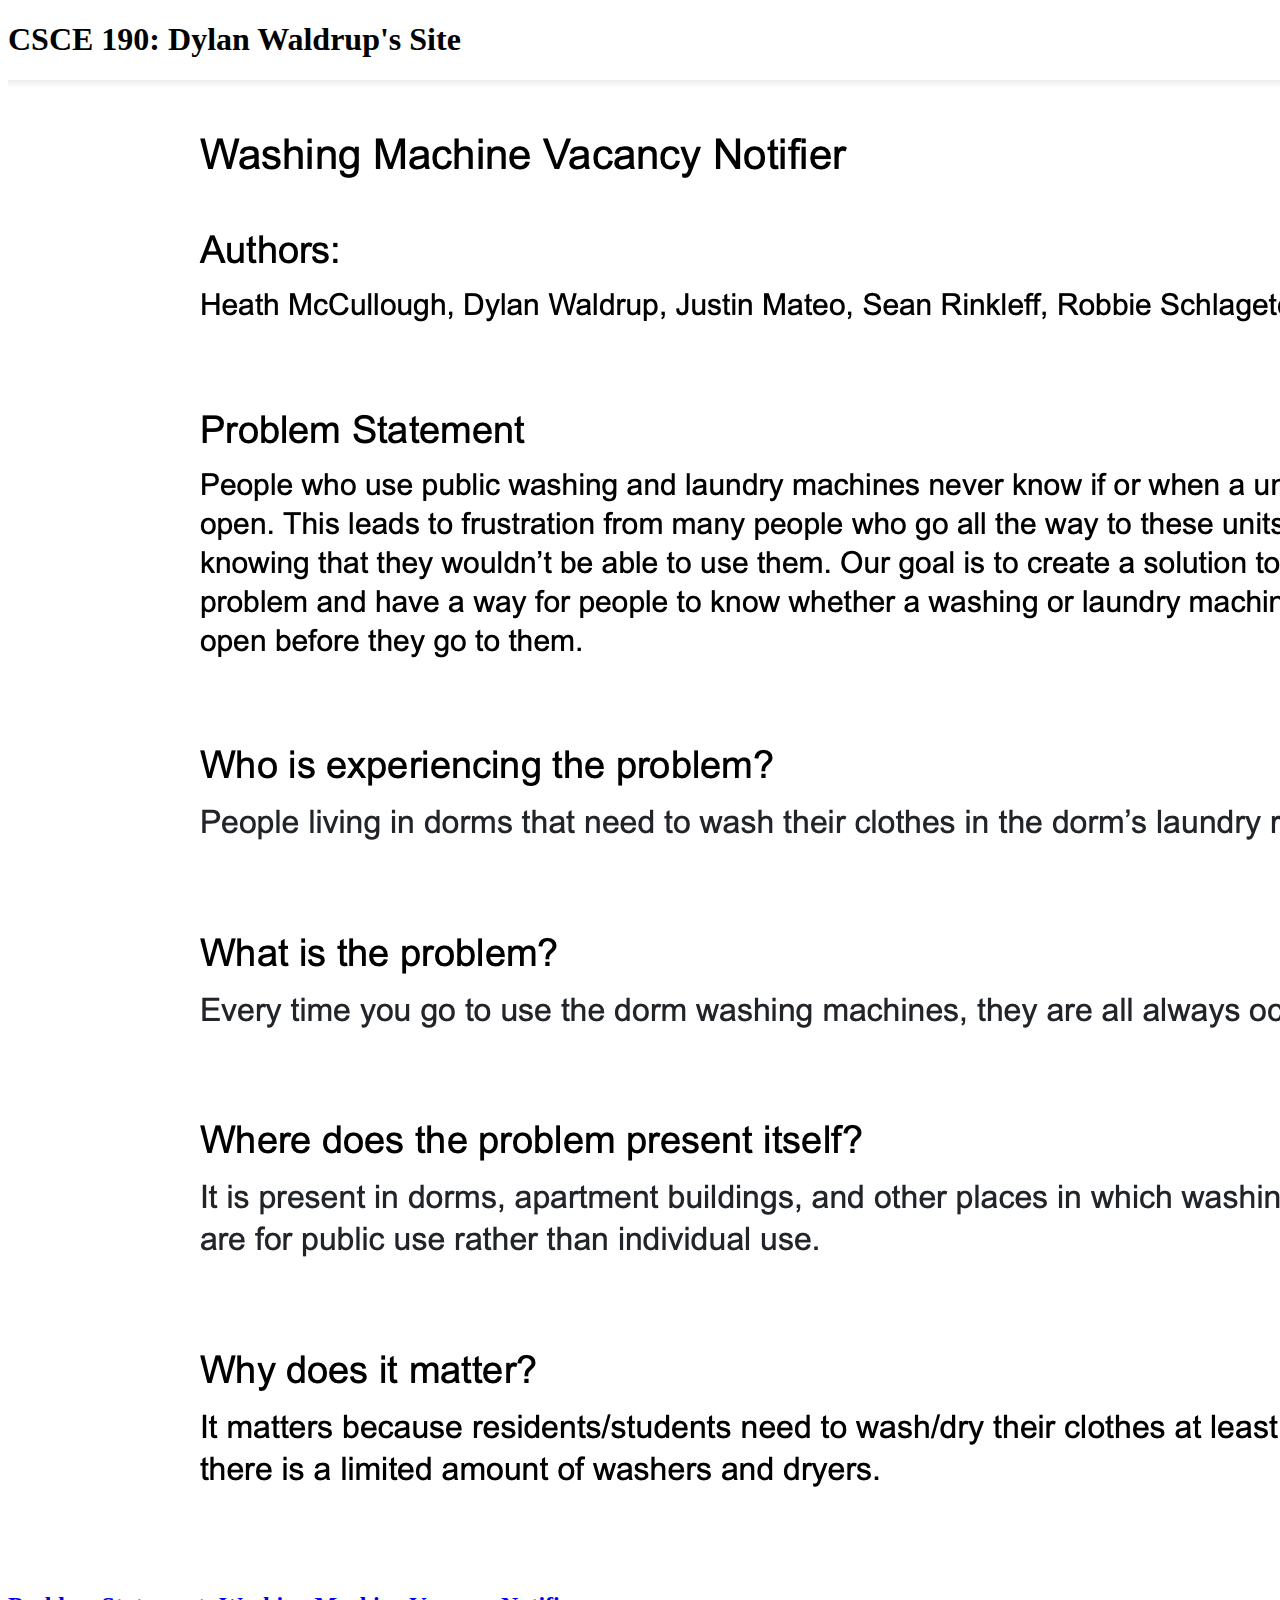
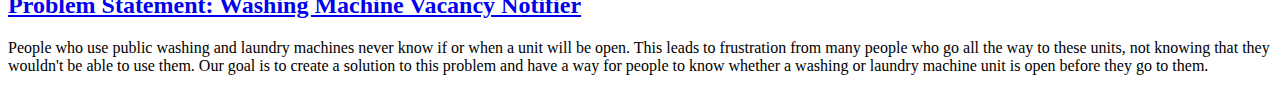
==== index.html @ 8f4ea1a4 "Add files via upload" ====
<!DOCTYPE html>
<html>
    <head>
        <title>CSCE 190: Dylan Waldrup</title>
    </head>
    <body>
        <h1>CSCE 190: Dylan Waldrup's Site</h1>

        <section class="assignment">
            <a href="files/Problem Statement Group - CSCE190.pdf"><img src="images/problem-statement.png"></a>
            <section class="ass-details">
                <a href="files/Problem Statement Group - CSCE190.pdf"><h2>Problem Statement: Washing Machine Vacancy Notifier</h2></a>
                <p>People who use public washing and laundry machines never 
                know if or when a unit will be open. This leads to frustration 
                from many people who go all the way to these units, not knowing 
                that they wouldn't be able to use them. Our goal is to create a solution 
                to this problem and have a way for people to know whether a washing or 
                laundry machine unit is open before they go to them.
                </p>
            </section>
        </section>
    </body>
</html>
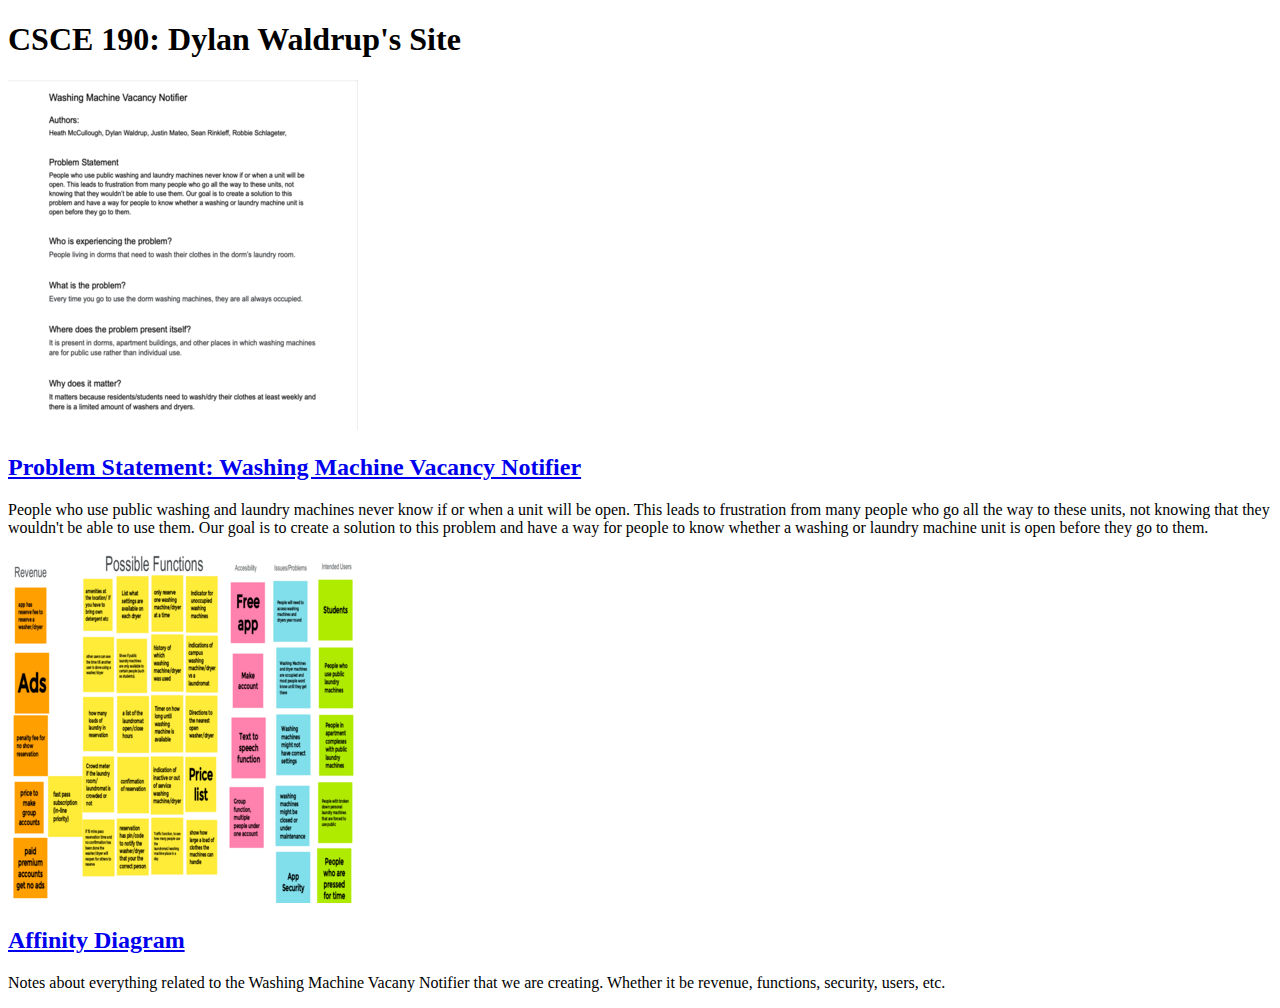
==== commit 75a26383: "Add files via upload" ====
--- a/index.html
+++ b/index.html
@@ -5,7 +5,8 @@
     </head>
     <body>
         <h1>CSCE 190: Dylan Waldrup's Site</h1>
-
+        
+        <!-- Problem Statement Assignment-->
         <section class="assignment">
             <a href="files/Problem Statement Group - CSCE190.pdf"><img src="images/problem-statement.png"></a>
             <section class="ass-details">
@@ -19,5 +20,18 @@
                 </p>
             </section>
         </section>
+        <!-- Affinity Diagram Assignment-->
+        <section class="assignment">
+            <a href="files/affinity-d.pdf"><img src="images/affinity-diagram.png"></a>
+            <section class="ass-details">
+                <a href="files/affinity-d.pdf"><h2>Affinity Diagram</h2></a>
+                <p>
+                    Notes about everything related to the Washing Machine Vacany Notifier that we are creating. 
+                    Whether it be revenue, functions, security, users, etc. 
+                </p>
+            </section>
+        </section>
+
+
     </body>
 </html>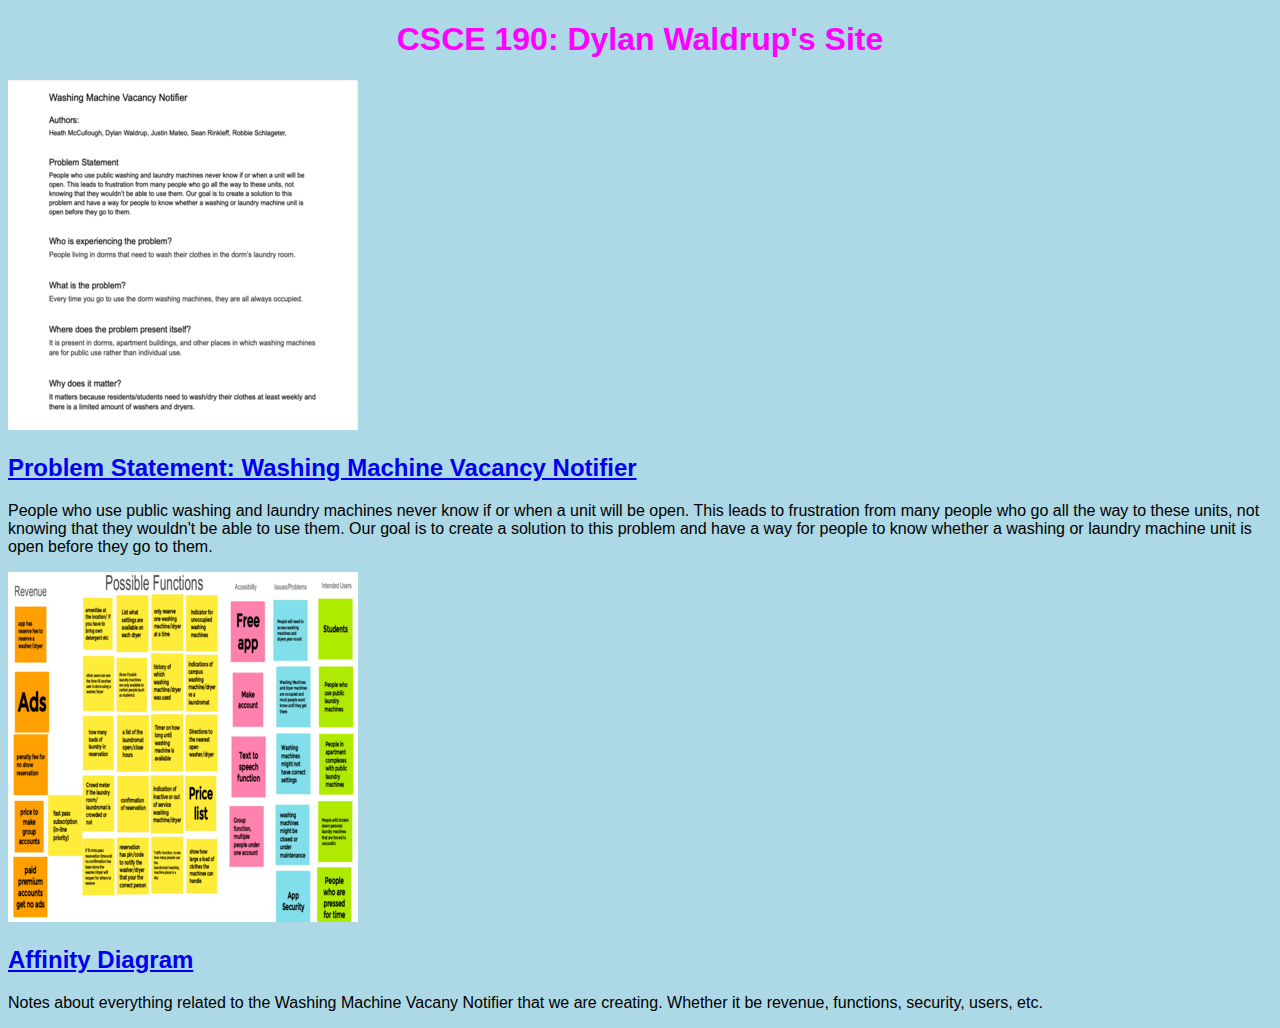
==== commit 3783aaa8: "Add files via upload" ====
--- a/index.html
+++ b/index.html
@@ -2,6 +2,7 @@
 <html>
     <head>
         <title>CSCE 190: Dylan Waldrup</title>
+        <link rel="stylesheet" href="styles.css">
     </head>
     <body>
         <h1>CSCE 190: Dylan Waldrup's Site</h1>
--- a/styles.css
+++ b/styles.css
@@ -0,0 +1,9 @@
+body {
+    background: lightblue;
+    font-family: Arial, Helvetica, sans-serif;
+}
+
+h1 {
+    color: fuchsia;
+    text-align: center;
+}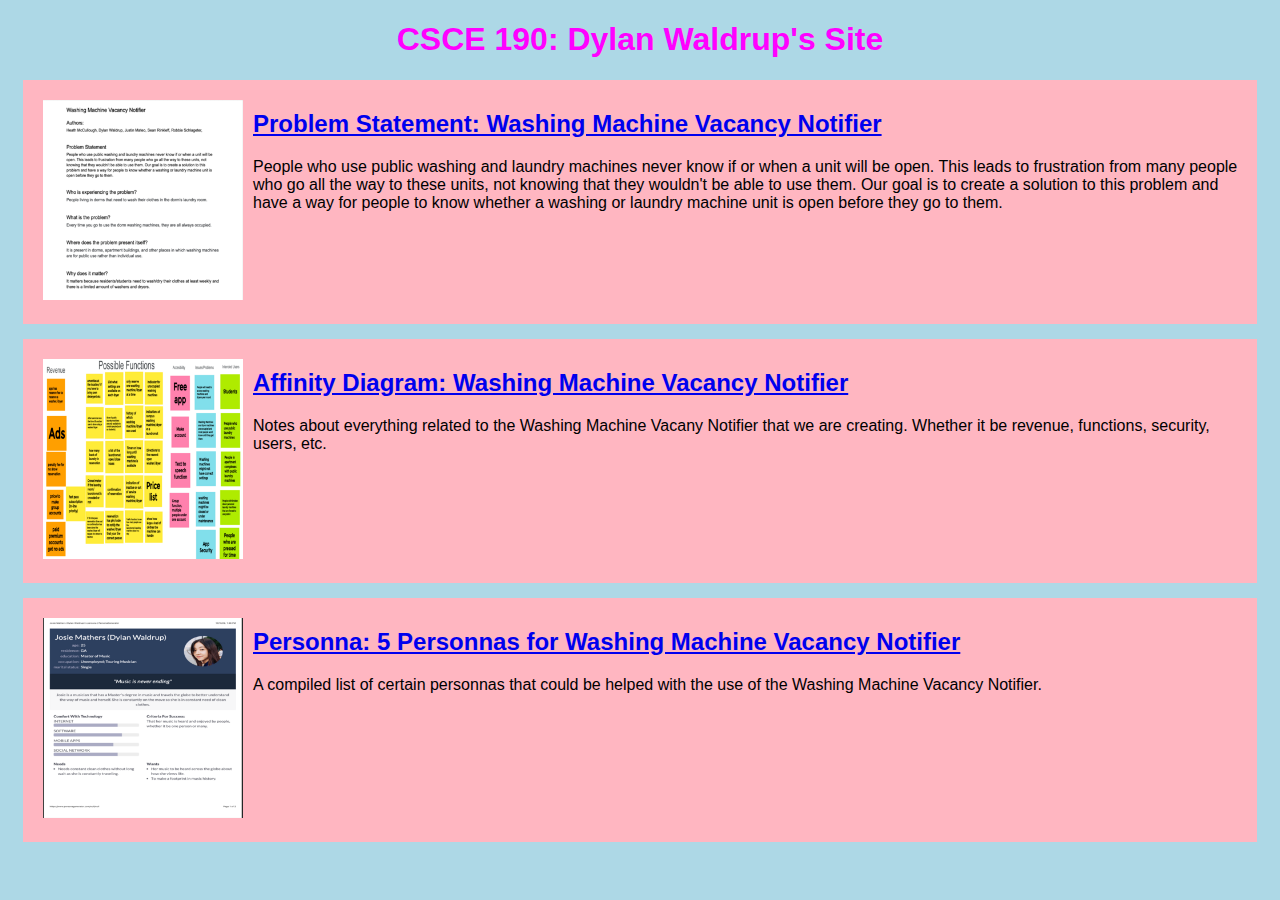
==== commit 002d68a2: "Add files via upload" ====
--- a/index.html
+++ b/index.html
@@ -25,7 +25,7 @@
         <section class="assignment">
             <a href="files/affinity-d.pdf"><img src="images/affinity-diagram.png"></a>
             <section class="ass-details">
-                <a href="files/affinity-d.pdf"><h2>Affinity Diagram</h2></a>
+                <a href="files/affinity-d.pdf"><h2>Affinity Diagram: Washing Machine Vacancy Notifier</h2></a>
                 <p>
                     Notes about everything related to the Washing Machine Vacany Notifier that we are creating. 
                     Whether it be revenue, functions, security, users, etc. 
@@ -33,6 +33,17 @@
             </section>
         </section>
 
+        <!-- Personna Assignment-->
+        <section class="assignment">
+            <a href="files/personnas.pdf"><img src="images/personnas-image.png"></a>
+            <section class="ass-details">
+                <a href="files/personnas.pdf"><h2>Personna: 5 Personnas for Washing Machine Vacancy Notifier</h2></a>
+                <p>
+                    A compiled list of certain personnas that could be helped with the use of the Washing Machine Vacancy Notifier.
+                </p>
+            </section>
+        </section>
+
 
     </body>
 </html>--- a/styles.css
+++ b/styles.css
@@ -1,6 +1,19 @@
 body {
     background: lightblue;
     font-family: Arial, Helvetica, sans-serif;
+}
+
+.assignment {
+    display: flex;
+    padding: 10px;
+    margin: 15px;
+    background: lightpink;
+
+}
+
+.assignment img {
+    width: 200px;
+    padding: 10px;
 }
 
 h1 {
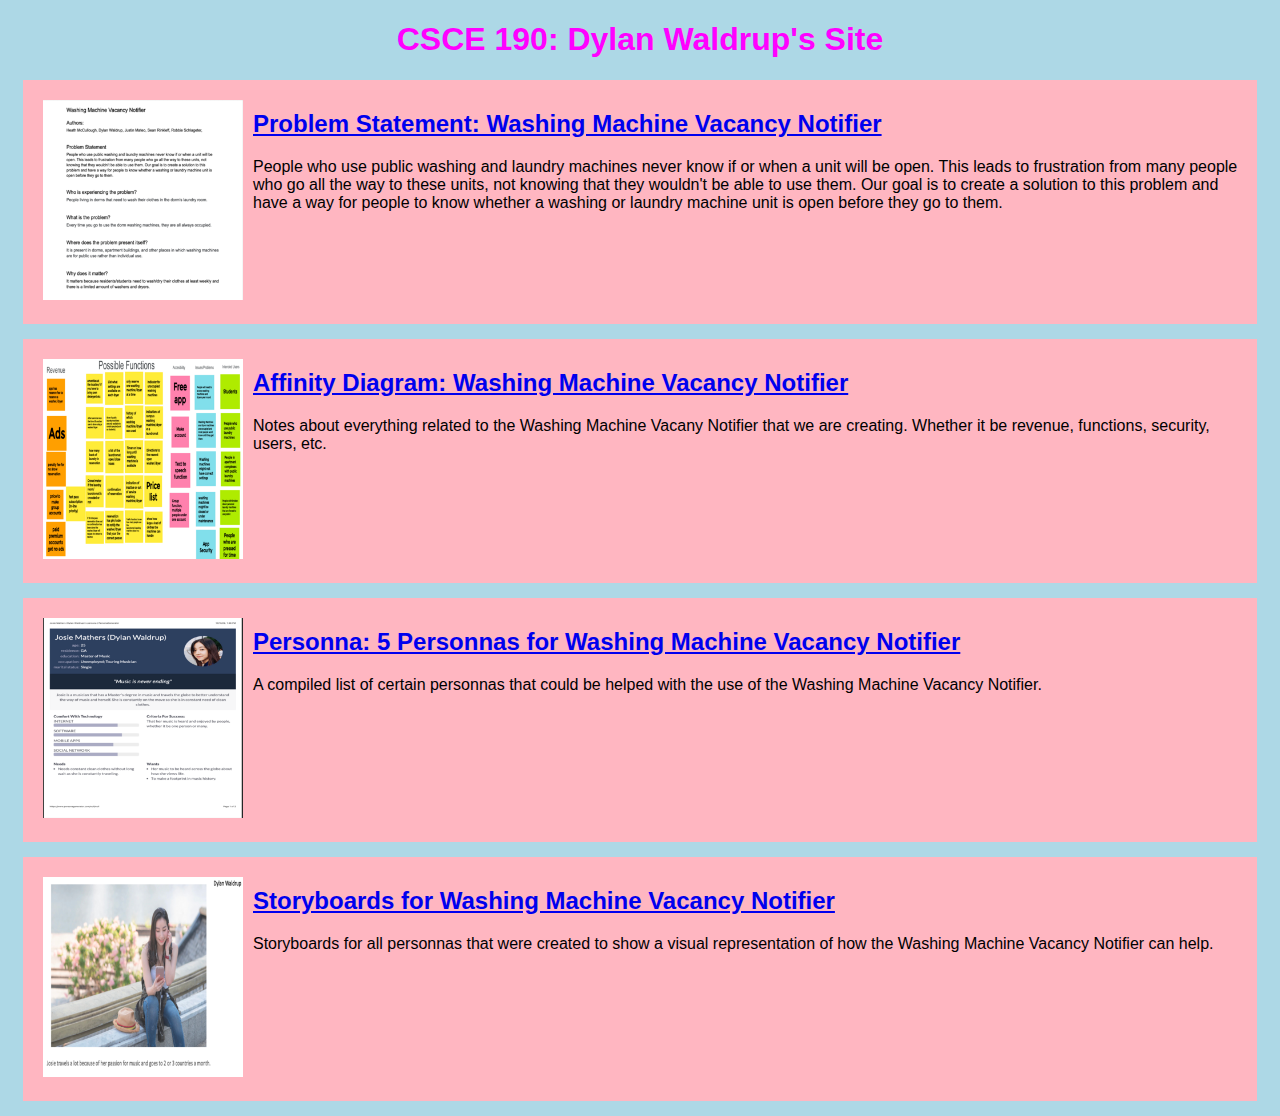
==== commit 7e3ad623: "Add files via upload" ====
--- a/index.html
+++ b/index.html
@@ -44,6 +44,16 @@
             </section>
         </section>
 
+        <!-- Storyboard Assignment-->
+        <section class="assignment">
+            <a href="files/StoryboardsCSCE190.pdf"><img src="images/storyboard-image.png"></a>
+            <section class="ass-details">
+                <a href="files/StoryboardsCSCE190.pdf"><h2>Storyboards for Washing Machine Vacancy Notifier</h2></a>
+                <p>
+                    Storyboards for all personnas that were created to show a visual representation of how the Washing Machine Vacancy Notifier can help.
+                </p>
+            </section>
+        </section>
 
     </body>
 </html>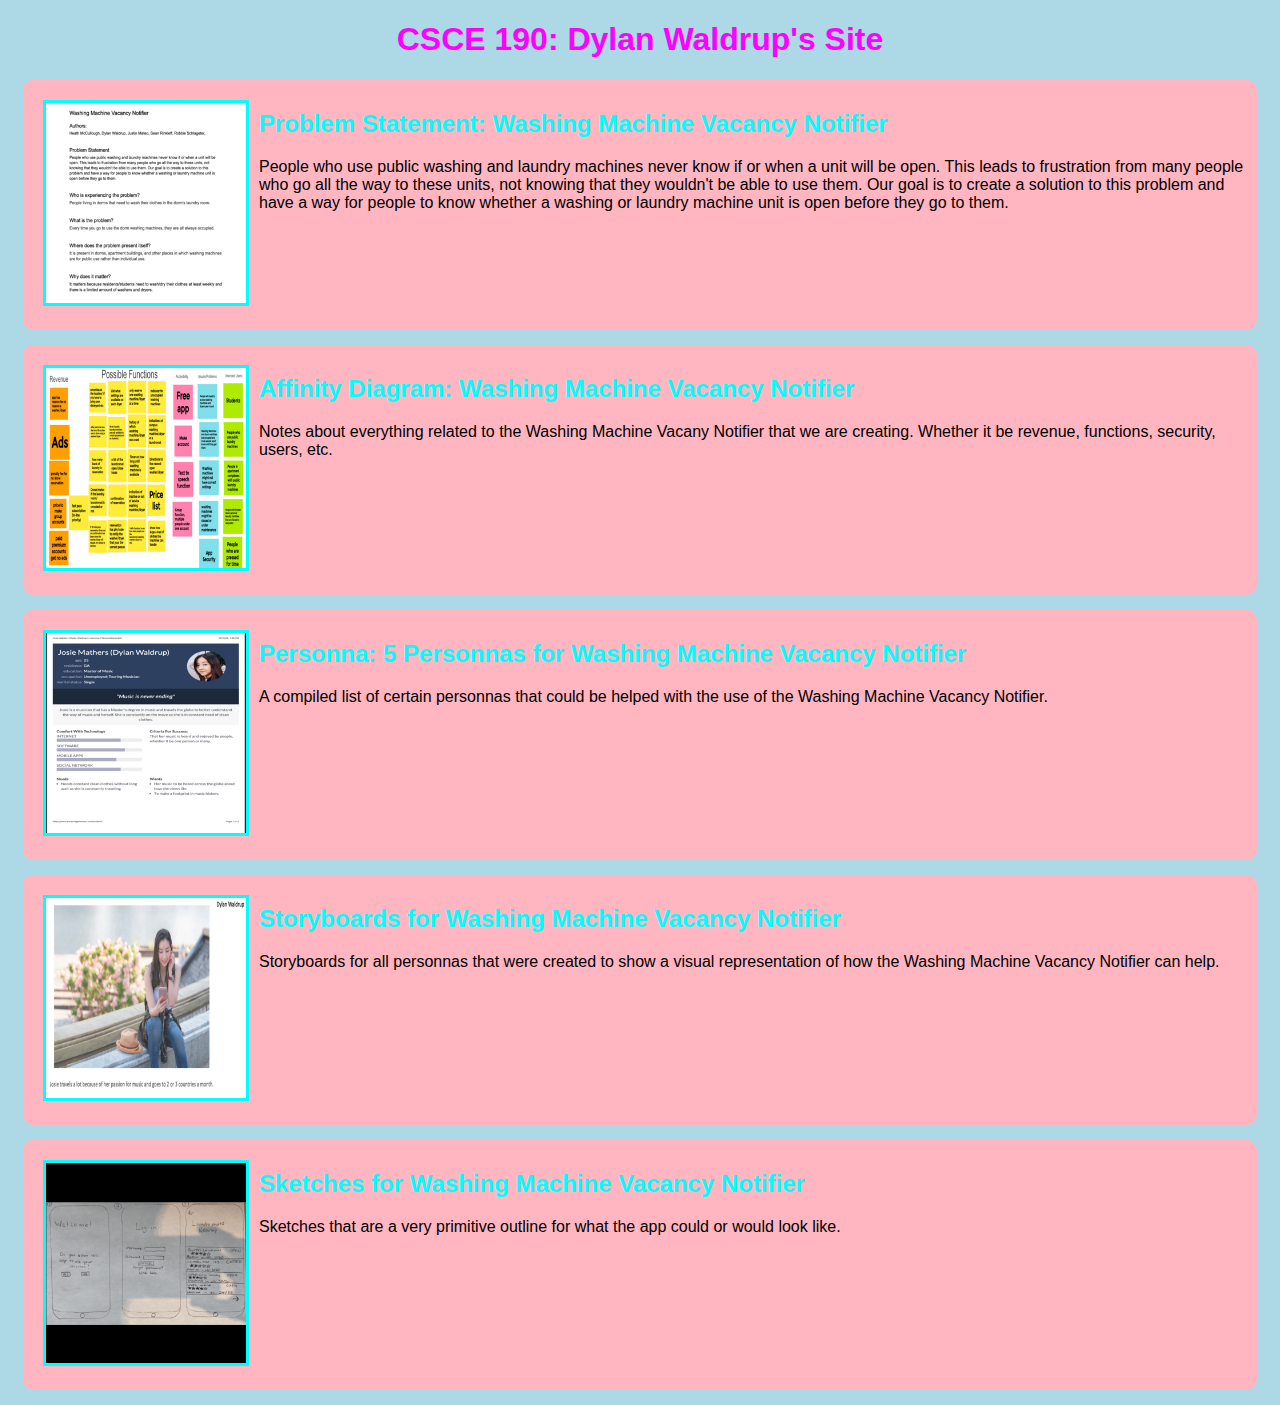
==== commit bacc2682: "Add files via upload" ====
--- a/index.html
+++ b/index.html
@@ -55,5 +55,16 @@
             </section>
         </section>
 
+        <!-- Sketches Assignment-->
+        <section class="assignment">
+            <a href="files/sketches.pdf"><img src="images/sketches-image.png"></a>
+            <section class="ass-details">
+                <a href="files/sketches.pdf"><h2>Sketches for Washing Machine Vacancy Notifier</h2></a>
+                <p>
+                    Sketches that are a very primitive outline for what the app could or would look like. 
+                </p>
+            </section>
+        </section>
+
     </body>
 </html>--- a/styles.css
+++ b/styles.css
@@ -8,15 +8,30 @@
     padding: 10px;
     margin: 15px;
     background: lightpink;
+    border-radius: 10px;
 
 }
 
 .assignment img {
     width: 200px;
-    padding: 10px;
+    margin: 10px;
+    border: 3px solid #00FFFF
+}
+
+.assignment img:hover {
+    border: 3px solid blueviolet
 }
 
 h1 {
     color: fuchsia;
     text-align: center;
+}
+
+a  {
+    text-decoration: none;
+    color: #00FFFF;
+}
+
+a:hover {
+    color: blueviolet;
 }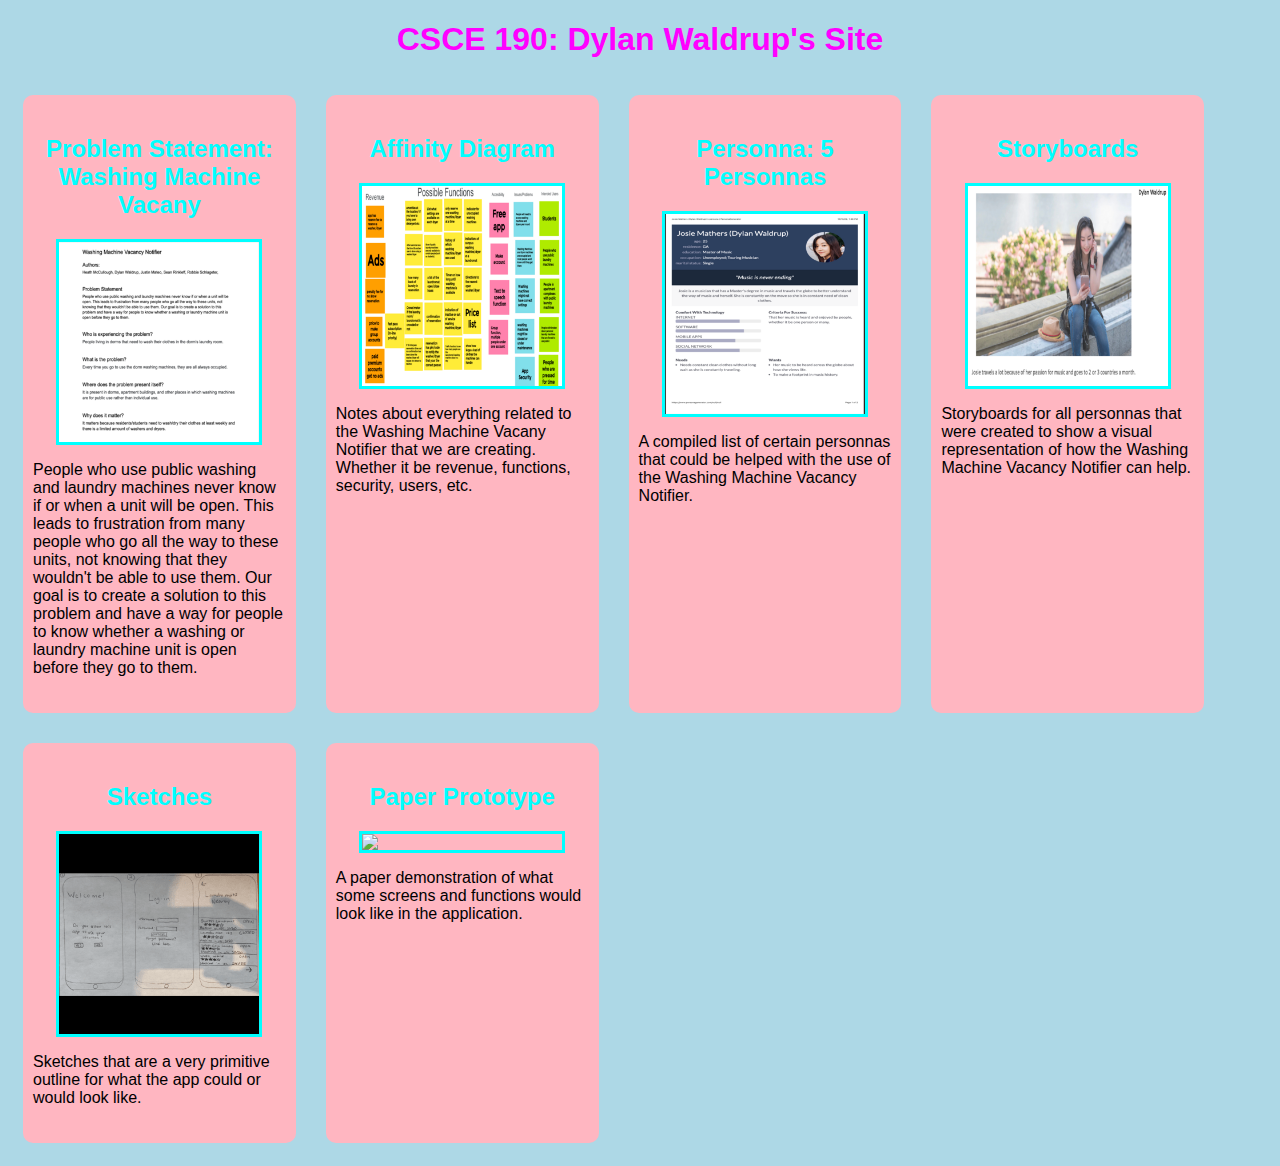
==== commit 0687faa3: "Add files via upload" ====
--- a/index.html
+++ b/index.html
@@ -4,67 +4,86 @@
         <title>CSCE 190: Dylan Waldrup</title>
         <link rel="stylesheet" href="styles.css">
     </head>
+
+
     <body>
         <h1>CSCE 190: Dylan Waldrup's Site</h1>
         
-        <!-- Problem Statement Assignment-->
-        <section class="assignment">
-            <a href="files/Problem Statement Group - CSCE190.pdf"><img src="images/problem-statement.png"></a>
-            <section class="ass-details">
-                <a href="files/Problem Statement Group - CSCE190.pdf"><h2>Problem Statement: Washing Machine Vacancy Notifier</h2></a>
+
+        <div class="assignments">
+
+            <!-- Problem Statement Assignment-->
+            <section class="assignment">
+
+                <a href="files/Problem Statement Group - CSCE190.pdf">
+                    <h2>Problem Statement: Washing Machine Vacany</h2>
+                </a>
+                <a href="files/Problem Statement Group - CSCE190.pdf"><img src="images/problem-statement.png"></a>   
                 <p>People who use public washing and laundry machines never 
-                know if or when a unit will be open. This leads to frustration 
-                from many people who go all the way to these units, not knowing 
-                that they wouldn't be able to use them. Our goal is to create a solution 
-                to this problem and have a way for people to know whether a washing or 
-                laundry machine unit is open before they go to them.
+                    know if or when a unit will be open. This leads to frustration 
+                    from many people who go all the way to these units, not knowing 
+                    that they wouldn't be able to use them. Our goal is to create a solution 
+                    to this problem and have a way for people to know whether a washing or 
+                    laundry machine unit is open before they go to them.
                 </p>
             </section>
-        </section>
-        <!-- Affinity Diagram Assignment-->
-        <section class="assignment">
-            <a href="files/affinity-d.pdf"><img src="images/affinity-diagram.png"></a>
-            <section class="ass-details">
-                <a href="files/affinity-d.pdf"><h2>Affinity Diagram: Washing Machine Vacancy Notifier</h2></a>
+
+            <!-- Affinity Diagram Assignment-->
+            <section class="assignment">
+                
+                <a href="files/affinity-d.pdf"><h2>Affinity Diagram</h2>
+                </a>
+                <a href="files/affinity-d.pdf"><img src="images/affinity-diagram.png"></a>  
                 <p>
                     Notes about everything related to the Washing Machine Vacany Notifier that we are creating. 
                     Whether it be revenue, functions, security, users, etc. 
                 </p>
             </section>
-        </section>
 
-        <!-- Personna Assignment-->
-        <section class="assignment">
-            <a href="files/personnas.pdf"><img src="images/personnas-image.png"></a>
-            <section class="ass-details">
-                <a href="files/personnas.pdf"><h2>Personna: 5 Personnas for Washing Machine Vacancy Notifier</h2></a>
+            <!-- Personna Assignment-->
+            <section class="assignment">
+                <a href="files/personnas.pdf"><h2>Personna: 5 Personnas</h2>
+                </a>
+                <a href="files/personnas.pdf"><img src="images/personnas-image.png"></a>
                 <p>
                     A compiled list of certain personnas that could be helped with the use of the Washing Machine Vacancy Notifier.
-                </p>
+                </p> 
             </section>
-        </section>
 
-        <!-- Storyboard Assignment-->
-        <section class="assignment">
-            <a href="files/StoryboardsCSCE190.pdf"><img src="images/storyboard-image.png"></a>
-            <section class="ass-details">
-                <a href="files/StoryboardsCSCE190.pdf"><h2>Storyboards for Washing Machine Vacancy Notifier</h2></a>
+            <!-- Storyboard Assignment-->
+            <section class="assignment">
+                
+                <a href="files/StoryboardsCSCE190.pdf"><h2>Storyboards</h2>
+                </a>
+                <a href="files/StoryboardsCSCE190.pdf"><img src="images/storyboard-image.png"></a>       
                 <p>
                     Storyboards for all personnas that were created to show a visual representation of how the Washing Machine Vacancy Notifier can help.
                 </p>
             </section>
-        </section>
 
-        <!-- Sketches Assignment-->
-        <section class="assignment">
-            <a href="files/sketches.pdf"><img src="images/sketches-image.png"></a>
-            <section class="ass-details">
-                <a href="files/sketches.pdf"><h2>Sketches for Washing Machine Vacancy Notifier</h2></a>
+            <!-- Sketches Assignment-->
+            <section class="assignment">
+                
+                <a href="files/sketches.pdf"><h2>Sketches</h2>
+                </a>
+                <a href="files/sketches.pdf"><img src="images/sketches-image.png"></a> 
                 <p>
                     Sketches that are a very primitive outline for what the app could or would look like. 
                 </p>
             </section>
-        </section>
+
+            <!-- Paper Prototype Assignment-->
+            <section class="assignment">
+
+                <a href="https://www.youtube.com/watch?v=ZtO-euj_Fqs"><h2>Paper Prototype</h2>
+                </a>
+                <a href="https://www.youtube.com/watch?v=ZtO-euj_Fqs"><img src="images/paper-prototype.png"></a>
+                <p>
+                    A paper demonstration of what some screens and functions would look like in the application.
+                </p>
+            </section>
+
+        </div>
 
     </body>
 </html>--- a/styles.css
+++ b/styles.css
@@ -3,9 +3,15 @@
     font-family: Arial, Helvetica, sans-serif;
 }
 
+.assignments {
+    display: flex;
+    flex-wrap: wrap;
+}
+
+
 .assignment {
-    display: flex;
-    padding: 10px;
+    width: 20%;
+    padding: 20px 10px;
     margin: 15px;
     background: lightpink;
     border-radius: 10px;
@@ -15,7 +21,10 @@
 .assignment img {
     width: 200px;
     margin: 10px;
-    border: 3px solid #00FFFF
+    border: 3px solid #00FFFF;
+    display:block;  
+    margin:auto;
+
 }
 
 .assignment img:hover {
@@ -27,6 +36,10 @@
     text-align: center;
 }
 
+h2 {
+    text-align: center;
+}
+
 a  {
     text-decoration: none;
     color: #00FFFF;
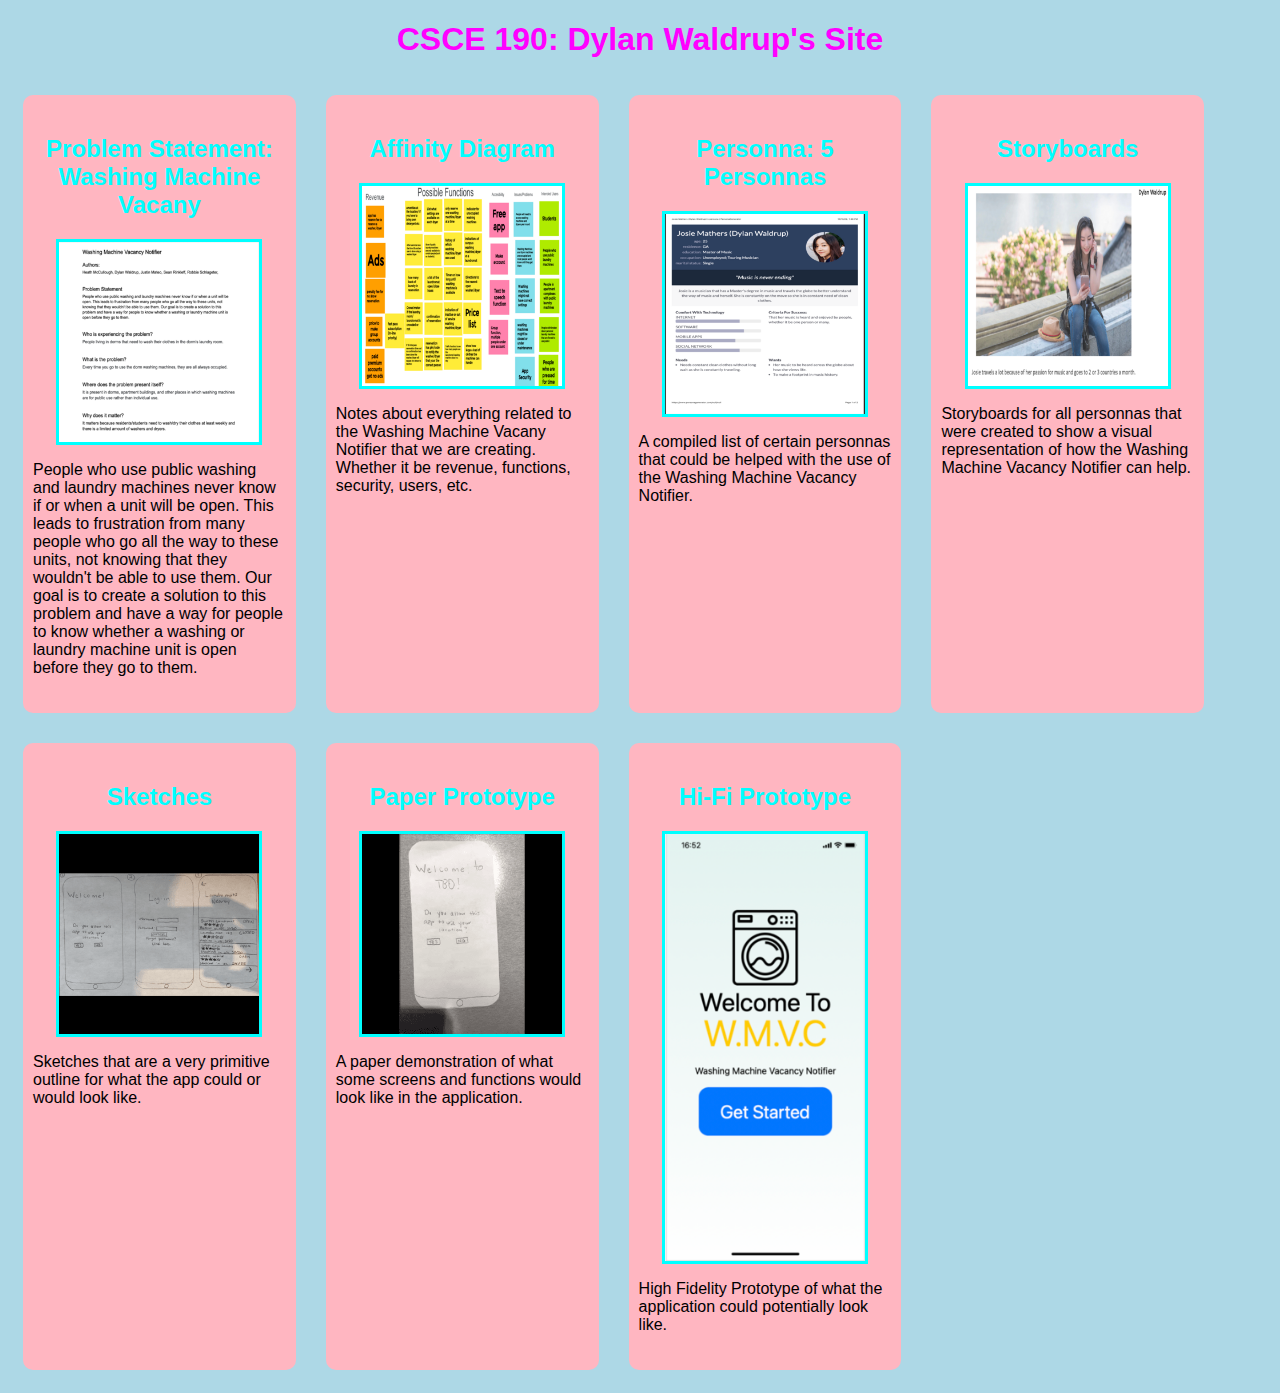
==== commit 61b871bc: "Add files via upload" ====
--- a/index.html
+++ b/index.html
@@ -83,6 +83,17 @@
                 </p>
             </section>
 
+            <!-- Hi-Fi Prototype Assignment-->
+            <section class="assignment">
+
+                <a href="files/Hi-Fi Prototype/preview.html"><h2>Hi-Fi Prototype</h2>
+                </a>
+                <a href="files/Hi-Fi Prototype/preview.html"><img src="images/Hi-Fi Prototype.png"></a>
+                <p>
+                    High Fidelity Prototype of what the application could potentially look like.
+                </p>
+            </section>
+
         </div>
 
     </body>
